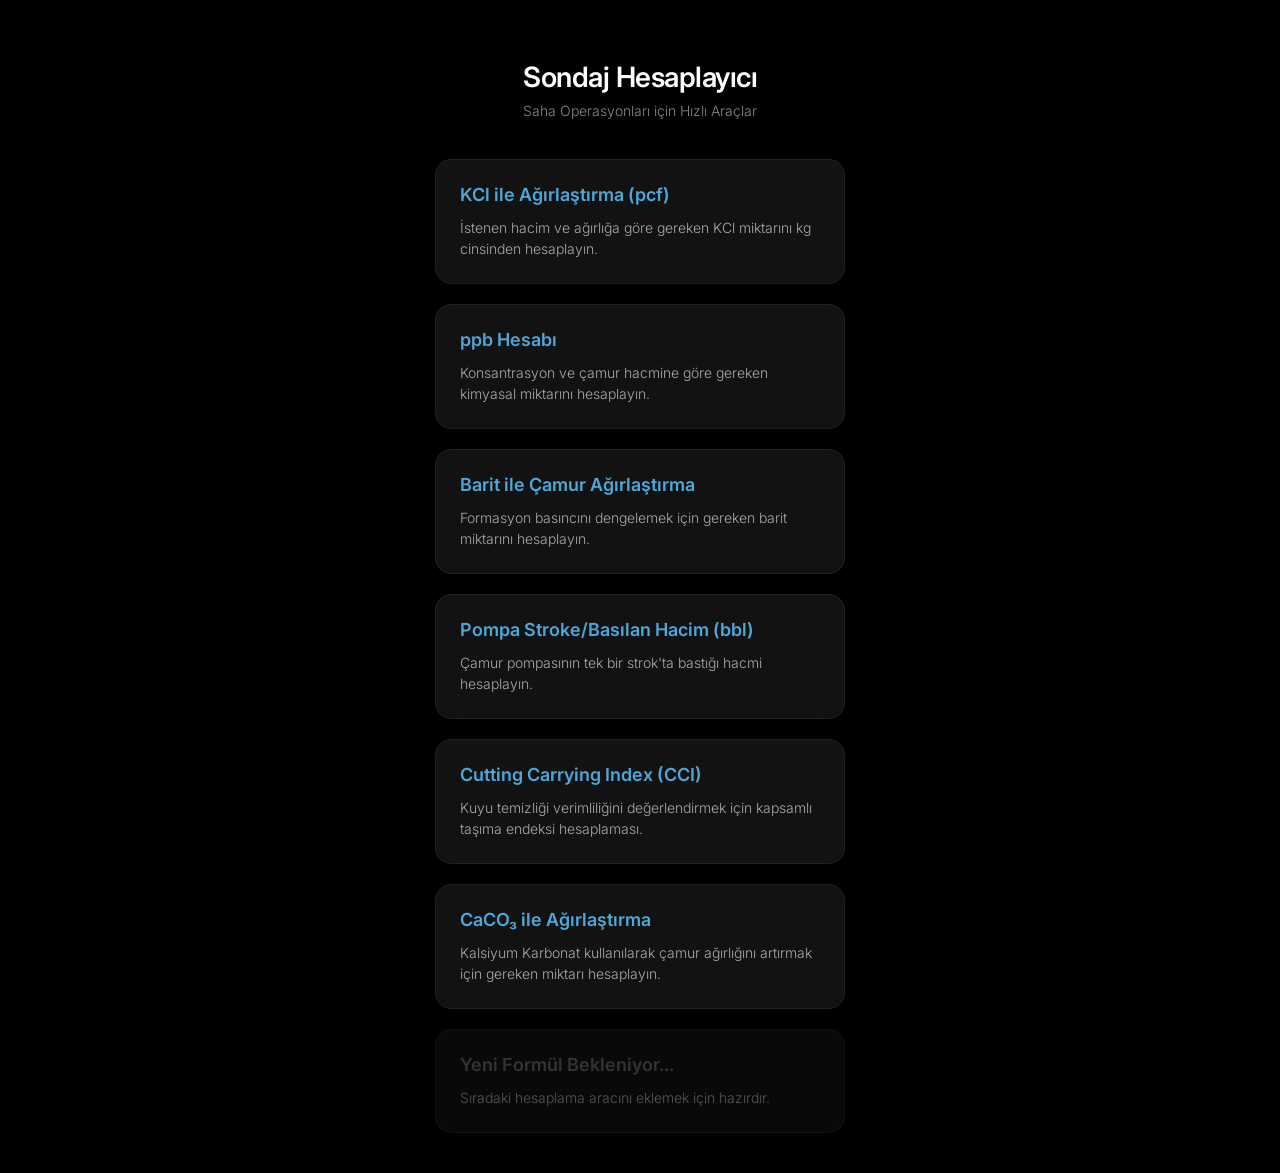
==== index.html @ 4e09e0b9 "Add files via upload" ====
<!DOCTYPE html>
<html lang="tr">
<head>
    <meta charset="UTF-8">
    <meta name="viewport" content="width=device-width, initial-scale=1.0, maximum-scale=1.0, user-scalable=no">
    <title>Sondaj Hesaplayıcı</title>
    
    <link href="https://fonts.googleapis.com/css2?family=Inter:wght@300;400;600&display=swap" rel="stylesheet">
    <link rel="stylesheet" href="style.css">
</head>
<body>
    <div class="container">
        
        <header>
            <h1>Sondaj Hesaplayıcı</h1>
            <p>Saha Operasyonları için Hızlı Araçlar</p>
        </header>

        <main>
            <!-- 1. Hesaplama Modülü -->
            <a href="kcl-hesaplama.html" class="menu-button">
                <h2>KCl ile Ağırlaştırma (pcf)</h2>
                <p>İstenen hacim ve ağırlığa göre gereken KCl miktarını kg cinsinden hesaplayın.</p>
            </a>

            <!-- 2. Hesaplama Modülü -->
            <a href="ppb-hesabi.html" class="menu-button">
                <h2>ppb Hesabı</h2>
                <p>Konsantrasyon ve çamur hacmine göre gereken kimyasal miktarını hesaplayın.</p>
            </a>

            <!-- 3. Hesaplama Modülü -->
            <a href="barit-hesaplama.html" class="menu-button">
                <h2>Barit ile Çamur Ağırlaştırma</h2>
                <p>Formasyon basıncını dengelemek için gereken barit miktarını hesaplayın.</p>
            </a>

            <!-- 4. Hesaplama Modülü -->
            <a href="pompa-hesaplama.html" class="menu-button">
                <h2>Pompa Stroke/Basılan Hacim (bbl)</h2>
                <p>Çamur pompasının tek bir strok'ta bastığı hacmi hesaplayın.</p>
            </a>

            <!-- 5. Hesaplama Modülü -->
            <a href="cci-hesaplama.html" class="menu-button">
                <h2>Cutting Carrying Index (CCI)</h2>
                <p>Kuyu temizliği verimliliğini değerlendirmek için kapsamlı taşıma endeksi hesaplaması.</p>
            </a>

            <!-- 6. Hesaplama Modülü (YENİ - CaCO3) -->
            <a href="caco3-hesaplama.html" class="menu-button">
                <h2>CaCO₃ ile Ağırlaştırma</h2>
                <p>Kalsiyum Karbonat kullanılarak çamur ağırlığını artırmak için gereken miktarı hesaplayın.</p>
            </a>
            
            <!-- 7. Hesaplama Modülü (Yer tutucu) -->
            <div class="menu-button disabled">
                <h2 style="color: #666666;">Yeni Formül Bekleniyor...</h2>
                <p>Sıradaki hesaplama aracını eklemek için hazırdır.</p>
            </div>
        </main>

    </div>
</body>
</html>
---- style.css ----
/* --- GENEL AYARLAR VE SİYAH TEMA --- */
* {
    box-sizing: border-box; /* Kutu boyutlarını ekran dışına taşırmaz */
    -webkit-tap-highlight-color: transparent; /* Mobilde butona basınca çıkan mavi parlamayı engeller */
}

body {
    background-color: #000000; /* Zifiri siyah arka plan */
    color: #E0E0E0; /* Göz yormayan gri metinler */
    font-family: 'Inter', sans-serif;
    margin: 0;
    padding: 0;
    display: flex;
    justify-content: center; /* Sayfayı ortalar */
    min-height: 100vh;
}

.container {
    width: 100%;
    max-width: 450px; /* Telefon ekranı hissi (Bilgisayarda bile dar görünür) */
    padding: 20px;
}

/* --- BAŞLIK BÖLÜMÜ --- */
header {
    text-align: center;
    margin-top: 40px;
    margin-bottom: 40px;
}

h1 {
    font-weight: 600;
    font-size: 28px;
    color: #FFFFFF;
    margin-bottom: 8px;
    letter-spacing: -0.5px;
}

header p {
    font-weight: 300;
    font-size: 14px;
    color: #888888;
    margin-top: 0;
}

/* --- ANA MENÜ BUTONLARI --- */
.menu-button {
    display: block;
    background-color: #121212; /* Koyu antrasit */
    border: 1px solid #222222; /* Çok ince sınır çizgisi */
    border-radius: 16px;
    padding: 24px;
    margin-bottom: 20px;
    text-decoration: none; /* Link alt çizgisini kaldırır */
    box-shadow: 0 10px 30px rgba(0, 0, 0, 0.5); /* Hafif derinlik */
    transition: transform 0.1s ease, border-color 0.2s ease;
}

.menu-button h2 {
    font-size: 18px;
    font-weight: 600;
    color: #4DA8DA; /* Modern mavi vurgu */
    margin-top: 0;
    margin-bottom: 12px;
}

.menu-button p {
    font-size: 14px;
    font-weight: 300;
    line-height: 1.5;
    color: #AAAAAA;
    margin: 0;
}

.menu-button:active {
    transform: scale(0.97); /* Dokunulduğunda hafifçe içe çökme efekti */
    border-color: #4DA8DA;
}

.disabled {
    opacity: 0.5;
    pointer-events: none; /* Tıklanamaz yapar */
}

/* --- HESAPLAMA SAYFALARI (ALT SAYFALAR) İÇİN STİLLER --- */

.info-box {
    background-color: rgba(77, 168, 218, 0.1);
    border-left: 4px solid #4DA8DA;
    padding: 16px;
    border-radius: 0 8px 8px 0;
    margin-bottom: 24px;
    font-size: 13px;
    line-height: 1.5;
    color: #CCCCCC;
}

.card {
    background-color: #121212;
    border: 1px solid #222222;
    border-radius: 16px;
    padding: 24px;
    box-shadow: 0 10px 30px rgba(0, 0, 0, 0.5);
}

.input-group {
    margin-bottom: 20px;
}

.input-group label {
    display: block;
    font-size: 14px;
    color: #AAAAAA;
    margin-bottom: 8px;
}

.input-group input {
    width: 100%;
    padding: 16px;
    background-color: #1A1A1A;
    border: 1px solid #333333;
    border-radius: 12px;
    color: #FFFFFF;
    font-size: 16px; /* 16px telefon klavyesinde otomatik yakınlaştırmayı önler */
    font-family: 'Inter', sans-serif;
}

.input-group input:focus {
    outline: none;
    border-color: #4DA8DA;
}

.calc-btn {
    width: 100%;
    padding: 16px;
    background-color: #4DA8DA;
    color: #000000;
    border: none;
    border-radius: 12px;
    font-size: 16px;
    font-weight: 600;
    cursor: pointer;
    margin-top: 10px;
    font-family: 'Inter', sans-serif;
    transition: background-color 0.2s;
}

.calc-btn:active {
    background-color: #3b8bb8;
}

.result-box {
    margin-top: 24px;
    padding: 20px;
    background-color: #0A0A0A;
    border: 1px dashed #4DA8DA;
    border-radius: 12px;
    text-align: center;
}

.result-box span {
    display: block;
    font-size: 26px;
    font-weight: 600;
    color: #4DA8DA;
    margin-top: 8px;
}
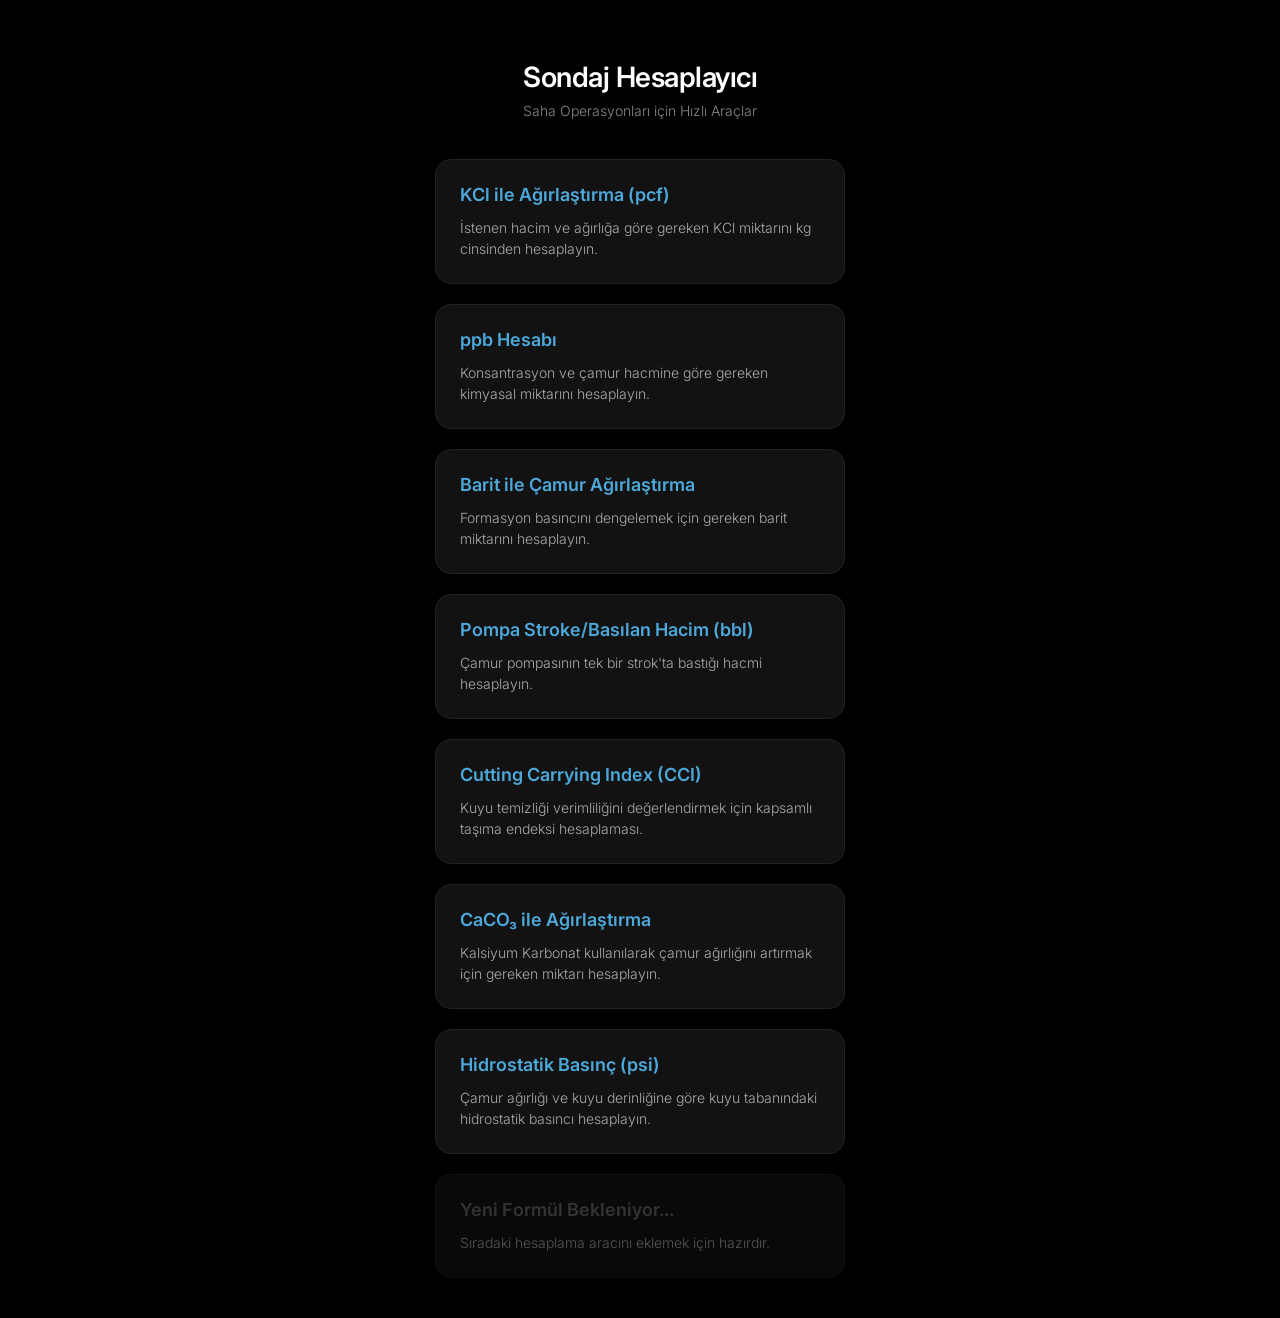
==== commit 177439fb: "Update calculation module section in index.html" ====
--- a/index.html
+++ b/index.html
@@ -47,13 +47,19 @@
                 <p>Kuyu temizliği verimliliğini değerlendirmek için kapsamlı taşıma endeksi hesaplaması.</p>
             </a>
 
-            <!-- 6. Hesaplama Modülü (YENİ - CaCO3) -->
+            <!-- 6. Hesaplama Modülü -->
             <a href="caco3-hesaplama.html" class="menu-button">
                 <h2>CaCO₃ ile Ağırlaştırma</h2>
                 <p>Kalsiyum Karbonat kullanılarak çamur ağırlığını artırmak için gereken miktarı hesaplayın.</p>
             </a>
+
+            <!-- 7. Hesaplama Modülü (YENİ - Hidrostatik Basınç) -->
+            <a href="hp-hesaplama.html" class="menu-button">
+                <h2>Hidrostatik Basınç (psi)</h2>
+                <p>Çamur ağırlığı ve kuyu derinliğine göre kuyu tabanındaki hidrostatik basıncı hesaplayın.</p>
+            </a>
             
-            <!-- 7. Hesaplama Modülü (Yer tutucu) -->
+            <!-- 8. Hesaplama Modülü (Yer tutucu) -->
             <div class="menu-button disabled">
                 <h2 style="color: #666666;">Yeni Formül Bekleniyor...</h2>
                 <p>Sıradaki hesaplama aracını eklemek için hazırdır.</p>
--- a/style.css
+++ b/style.css
@@ -165,3 +165,31 @@
     color: #4DA8DA;
     margin-top: 8px;
 }
+/* --- MANUEL HESAPLAMA FORMÜL KUTUSU --- */
+.formula-box {
+    background-color: #0A0A0A;
+    border: 1px solid #333333;
+    border-radius: 8px;
+    padding: 16px;
+    margin-bottom: 24px;
+    font-size: 13px;
+    line-height: 1.6;
+    color: #BBBBBB;
+}
+.formula-box strong {
+    color: #E0E0E0;
+    font-size: 14px;
+}
+.formula-box .formula {
+    display: block;
+    background-color: #121212;
+    border: 1px dashed #4DA8DA;
+    color: #4DA8DA;
+    padding: 10px;
+    margin: 12px 0;
+    border-radius: 6px;
+    text-align: center;
+    font-weight: 600;
+    font-size: 14px;
+    letter-spacing: 0.5px;
+}
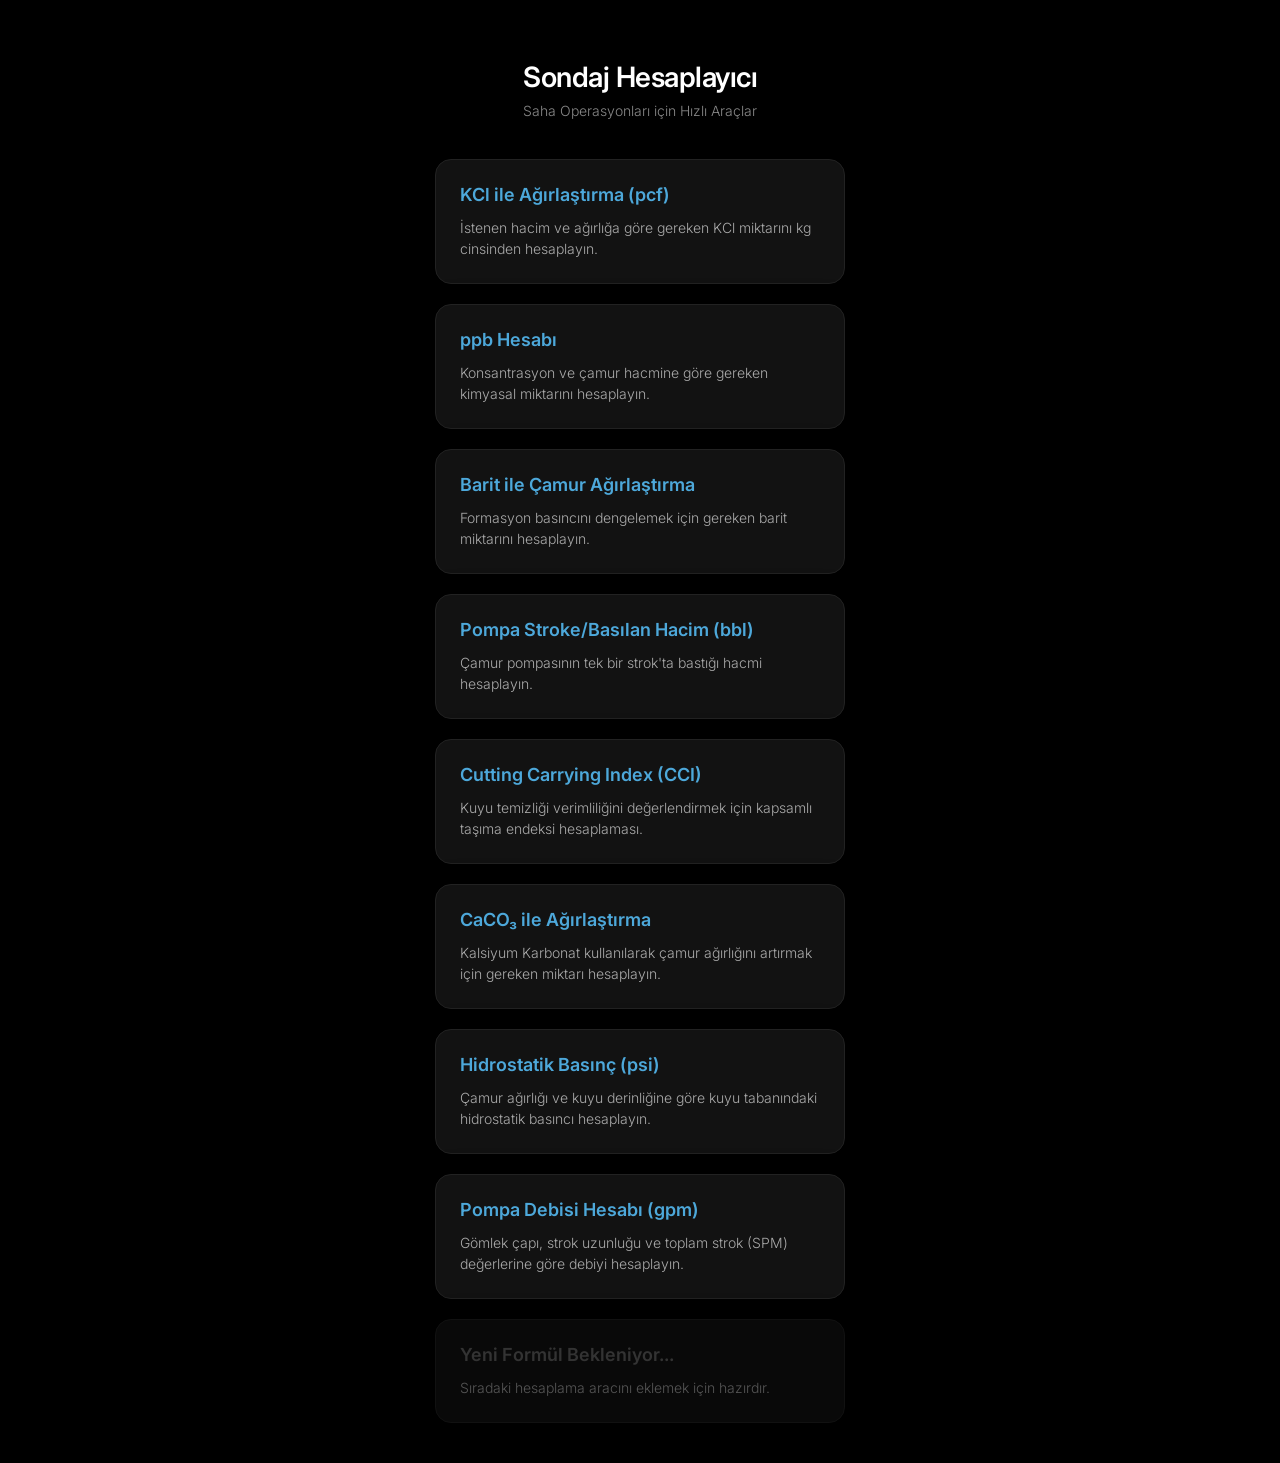
==== commit 4c640ffa: "Update index.html" ====
--- a/index.html
+++ b/index.html
@@ -53,13 +53,19 @@
                 <p>Kalsiyum Karbonat kullanılarak çamur ağırlığını artırmak için gereken miktarı hesaplayın.</p>
             </a>
 
-            <!-- 7. Hesaplama Modülü (YENİ - Hidrostatik Basınç) -->
+            <!-- 7. Hesaplama Modülü -->
             <a href="hp-hesaplama.html" class="menu-button">
                 <h2>Hidrostatik Basınç (psi)</h2>
                 <p>Çamur ağırlığı ve kuyu derinliğine göre kuyu tabanındaki hidrostatik basıncı hesaplayın.</p>
             </a>
+
+            <!-- 8. Hesaplama Modülü (YENİ - Pompa Debisi GPM) -->
+            <a href="debi-hesaplama.html" class="menu-button">
+                <h2>Pompa Debisi Hesabı (gpm)</h2>
+                <p>Gömlek çapı, strok uzunluğu ve toplam strok (SPM) değerlerine göre debiyi hesaplayın.</p>
+            </a>
             
-            <!-- 8. Hesaplama Modülü (Yer tutucu) -->
+            <!-- 9. Hesaplama Modülü (Yer tutucu) -->
             <div class="menu-button disabled">
                 <h2 style="color: #666666;">Yeni Formül Bekleniyor...</h2>
                 <p>Sıradaki hesaplama aracını eklemek için hazırdır.</p>
--- a/style.css
+++ b/style.css
@@ -13,12 +13,14 @@
     display: flex;
     justify-content: center; /* Sayfayı ortalar */
     min-height: 100vh;
+    overflow-x: hidden; /* DİKKAT: Yatay kaydırmayı kesin olarak engeller! */
 }
 
 .container {
     width: 100%;
     max-width: 450px; /* Telefon ekranı hissi (Bilgisayarda bile dar görünür) */
     padding: 20px;
+    margin: 0 auto; /* Konteyneri her koşulda ortalar */
 }
 
 /* --- BAŞLIK BÖLÜMÜ --- */
@@ -54,6 +56,7 @@
     text-decoration: none; /* Link alt çizgisini kaldırır */
     box-shadow: 0 10px 30px rgba(0, 0, 0, 0.5); /* Hafif derinlik */
     transition: transform 0.1s ease, border-color 0.2s ease;
+    width: 100%; /* Butonların konteyner dışına taşmasını önler */
 }
 
 .menu-button h2 {
@@ -93,6 +96,7 @@
     font-size: 13px;
     line-height: 1.5;
     color: #CCCCCC;
+    width: 100%;
 }
 
 .card {
@@ -101,10 +105,13 @@
     border-radius: 16px;
     padding: 24px;
     box-shadow: 0 10px 30px rgba(0, 0, 0, 0.5);
+    width: 100%;
+    margin-bottom: 24px; /* Kartlar arasına boşluk ekledik */
 }
 
 .input-group {
     margin-bottom: 20px;
+    width: 100%;
 }
 
 .input-group label {
@@ -115,7 +122,7 @@
 }
 
 .input-group input {
-    width: 100%;
+    width: 100%; /* Inputların ekran genişliğini aşmasını önler */
     padding: 16px;
     background-color: #1A1A1A;
     border: 1px solid #333333;
@@ -123,6 +130,7 @@
     color: #FFFFFF;
     font-size: 16px; /* 16px telefon klavyesinde otomatik yakınlaştırmayı önler */
     font-family: 'Inter', sans-serif;
+    box-sizing: border-box; /* Padding dahil %100 genişlik */
 }
 
 .input-group input:focus {
@@ -143,6 +151,7 @@
     margin-top: 10px;
     font-family: 'Inter', sans-serif;
     transition: background-color 0.2s;
+    box-sizing: border-box;
 }
 
 .calc-btn:active {
@@ -156,6 +165,9 @@
     border: 1px dashed #4DA8DA;
     border-radius: 12px;
     text-align: center;
+    width: 100%;
+    box-sizing: border-box;
+    word-wrap: break-word; /* Uzun metinlerin kutuyu taşırmasını engeller */
 }
 
 .result-box span {
@@ -165,6 +177,7 @@
     color: #4DA8DA;
     margin-top: 8px;
 }
+
 /* --- MANUEL HESAPLAMA FORMÜL KUTUSU --- */
 .formula-box {
     background-color: #0A0A0A;
@@ -175,11 +188,15 @@
     font-size: 13px;
     line-height: 1.6;
     color: #BBBBBB;
-}
+    width: 100%;
+    box-sizing: border-box;
+}
+
 .formula-box strong {
     color: #E0E0E0;
     font-size: 14px;
 }
+
 .formula-box .formula {
     display: block;
     background-color: #121212;
@@ -192,4 +209,5 @@
     font-weight: 600;
     font-size: 14px;
     letter-spacing: 0.5px;
-}
+    word-wrap: break-word; /* Uzun formüllerin kutuyu taşırmasını engeller */
+}
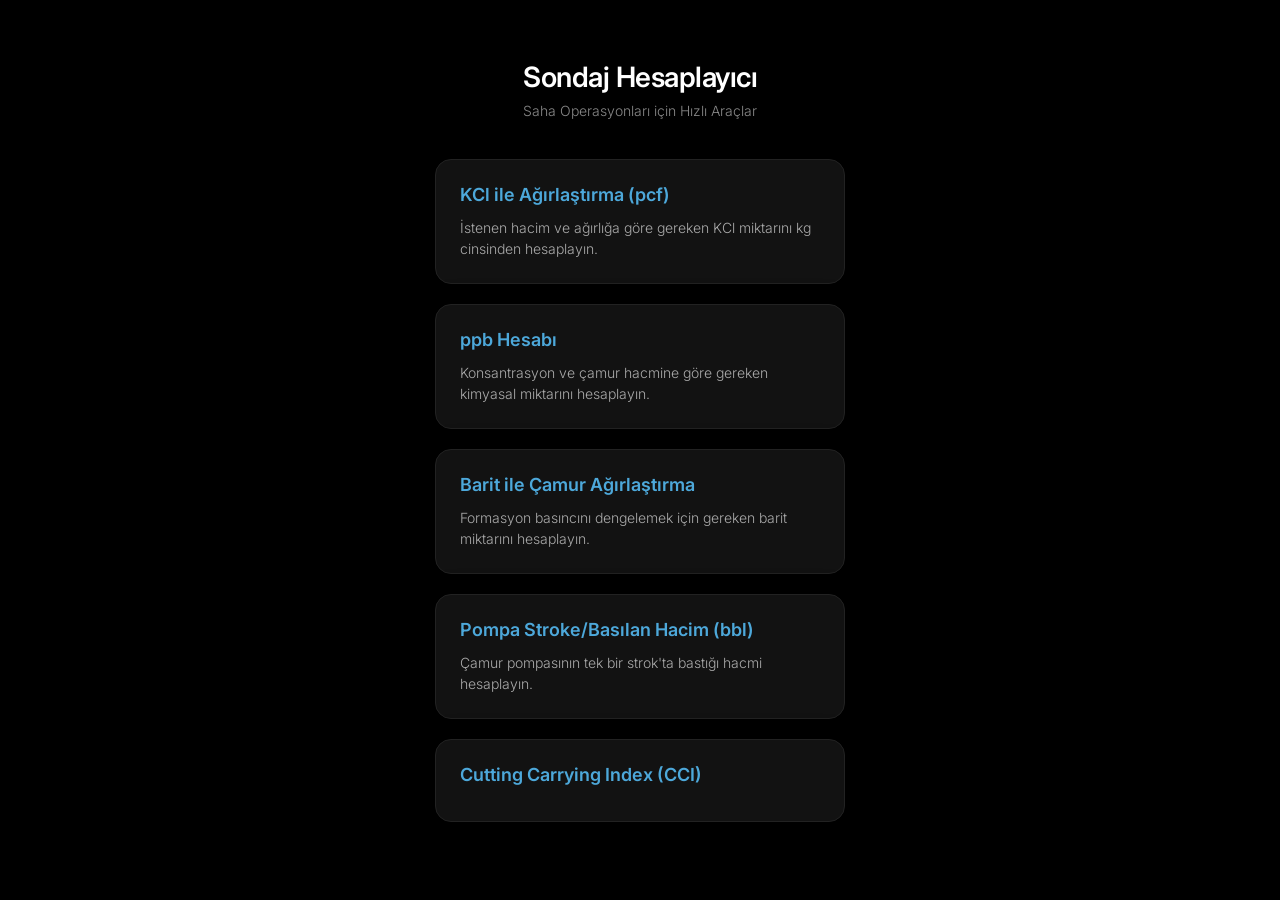
==== commit 0741c1be: "Remove calculation modules from index.html Removed multiple calculation modules and their descriptio" ====
--- a/index.html
+++ b/index.html
@@ -44,34 +44,4 @@
             <!-- 5. Hesaplama Modülü -->
             <a href="cci-hesaplama.html" class="menu-button">
                 <h2>Cutting Carrying Index (CCI)</h2>
-                <p>Kuyu temizliği verimliliğini değerlendirmek için kapsamlı taşıma endeksi hesaplaması.</p>
-            </a>
-
-            <!-- 6. Hesaplama Modülü -->
-            <a href="caco3-hesaplama.html" class="menu-button">
-                <h2>CaCO₃ ile Ağırlaştırma</h2>
-                <p>Kalsiyum Karbonat kullanılarak çamur ağırlığını artırmak için gereken miktarı hesaplayın.</p>
-            </a>
-
-            <!-- 7. Hesaplama Modülü -->
-            <a href="hp-hesaplama.html" class="menu-button">
-                <h2>Hidrostatik Basınç (psi)</h2>
-                <p>Çamur ağırlığı ve kuyu derinliğine göre kuyu tabanındaki hidrostatik basıncı hesaplayın.</p>
-            </a>
-
-            <!-- 8. Hesaplama Modülü (YENİ - Pompa Debisi GPM) -->
-            <a href="debi-hesaplama.html" class="menu-button">
-                <h2>Pompa Debisi Hesabı (gpm)</h2>
-                <p>Gömlek çapı, strok uzunluğu ve toplam strok (SPM) değerlerine göre debiyi hesaplayın.</p>
-            </a>
-            
-            <!-- 9. Hesaplama Modülü (Yer tutucu) -->
-            <div class="menu-button disabled">
-                <h2 style="color: #666666;">Yeni Formül Bekleniyor...</h2>
-                <p>Sıradaki hesaplama aracını eklemek için hazırdır.</p>
-            </div>
-        </main>
-
-    </div>
-</body>
-</html>
+                <p>
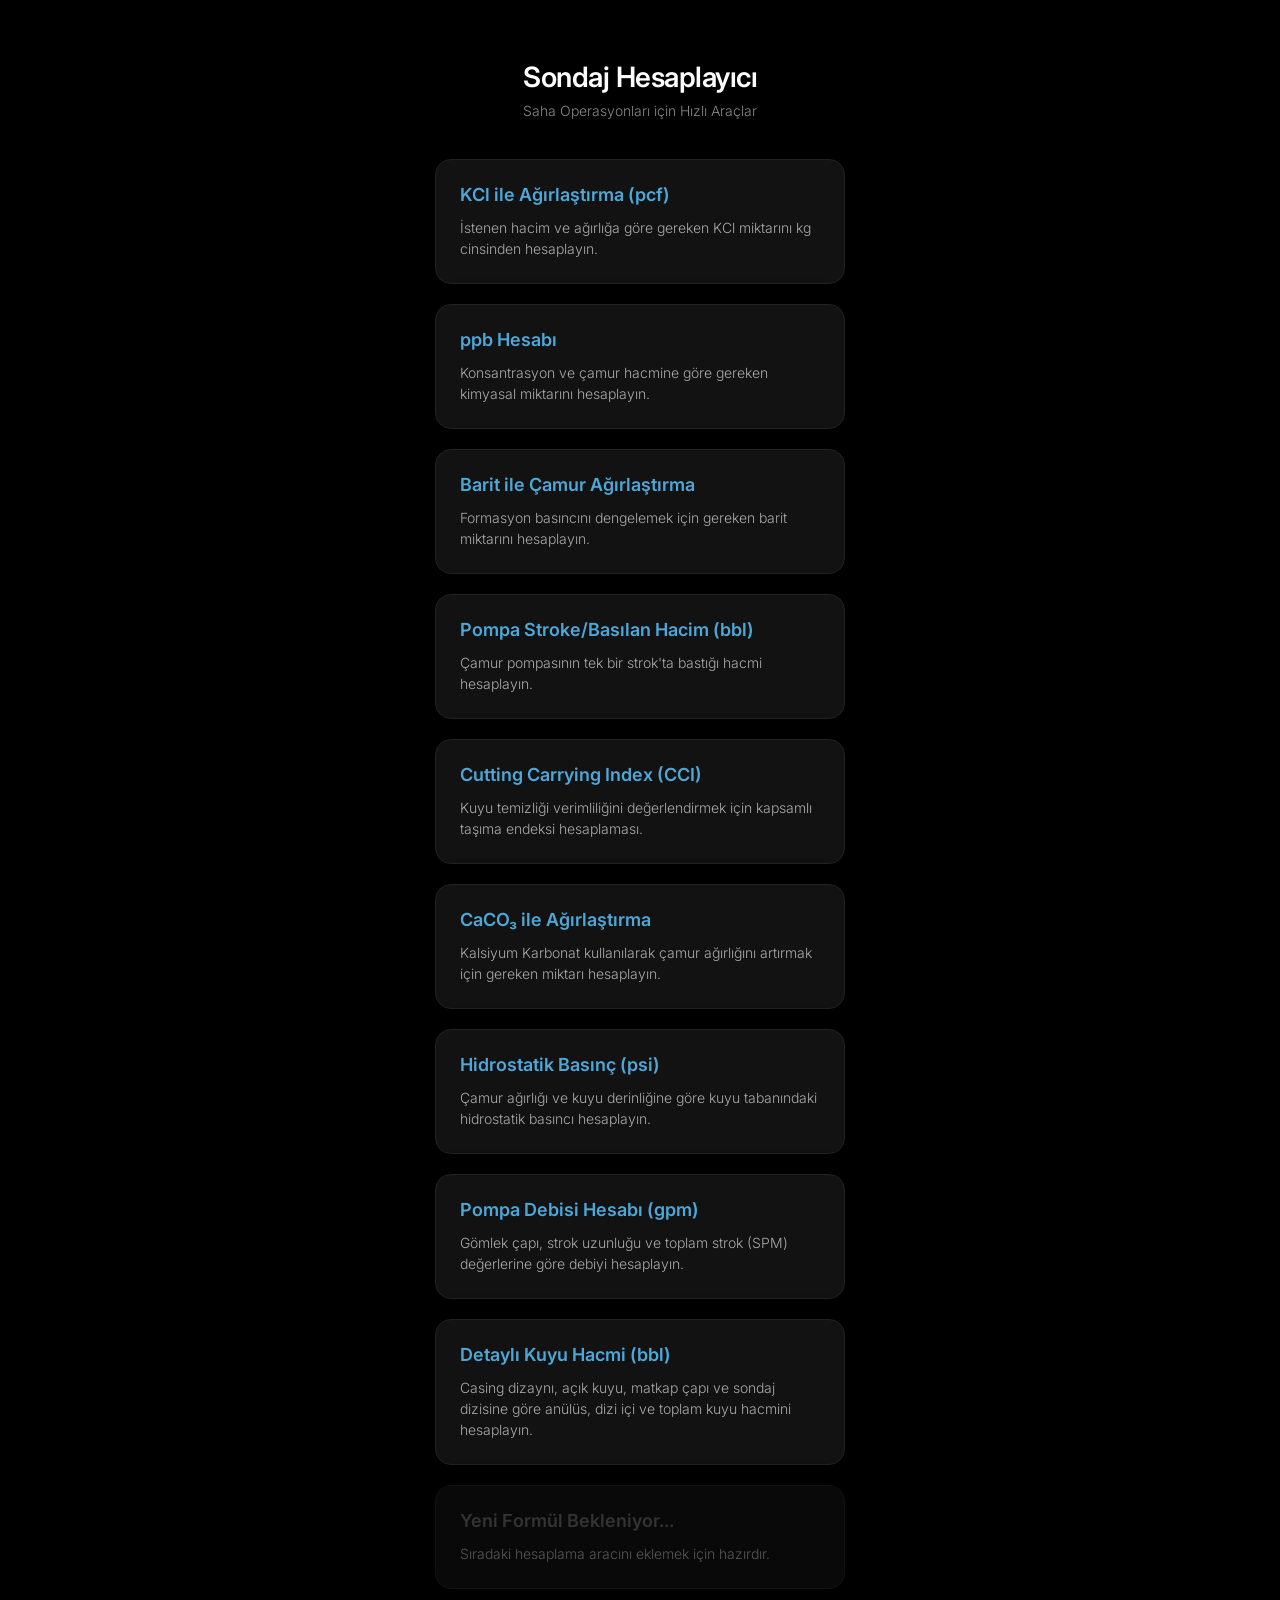
==== commit 0f2720b6: "Add calculation modules and update placeholders" ====
--- a/index.html
+++ b/index.html
@@ -44,4 +44,40 @@
             <!-- 5. Hesaplama Modülü -->
             <a href="cci-hesaplama.html" class="menu-button">
                 <h2>Cutting Carrying Index (CCI)</h2>
-                <p>
+                <p>Kuyu temizliği verimliliğini değerlendirmek için kapsamlı taşıma endeksi hesaplaması.</p>
+            </a>
+
+            <!-- 6. Hesaplama Modülü -->
+            <a href="caco3-hesaplama.html" class="menu-button">
+                <h2>CaCO₃ ile Ağırlaştırma</h2>
+                <p>Kalsiyum Karbonat kullanılarak çamur ağırlığını artırmak için gereken miktarı hesaplayın.</p>
+            </a>
+
+            <!-- 7. Hesaplama Modülü -->
+            <a href="hp-hesaplama.html" class="menu-button">
+                <h2>Hidrostatik Basınç (psi)</h2>
+                <p>Çamur ağırlığı ve kuyu derinliğine göre kuyu tabanındaki hidrostatik basıncı hesaplayın.</p>
+            </a>
+
+            <!-- 8. Hesaplama Modülü -->
+            <a href="debi-hesaplama.html" class="menu-button">
+                <h2>Pompa Debisi Hesabı (gpm)</h2>
+                <p>Gömlek çapı, strok uzunluğu ve toplam strok (SPM) değerlerine göre debiyi hesaplayın.</p>
+            </a>
+
+            <!-- 9. Hesaplama Modülü -->
+            <a href="kuyu-hacmi.html" class="menu-button">
+                <h2>Detaylı Kuyu Hacmi (bbl)</h2>
+                <p>Casing dizaynı, açık kuyu, matkap çapı ve sondaj dizisine göre anülüs, dizi içi ve toplam kuyu hacmini hesaplayın.</p>
+            </a>
+            
+            <!-- 10. Hesaplama Modülü (Yer tutucu) -->
+            <div class="menu-button disabled">
+                <h2 style="color: #666666;">Yeni Formül Bekleniyor...</h2>
+                <p>Sıradaki hesaplama aracını eklemek için hazırdır.</p>
+            </div>
+        </main>
+
+    </div>
+</body>
+</html>
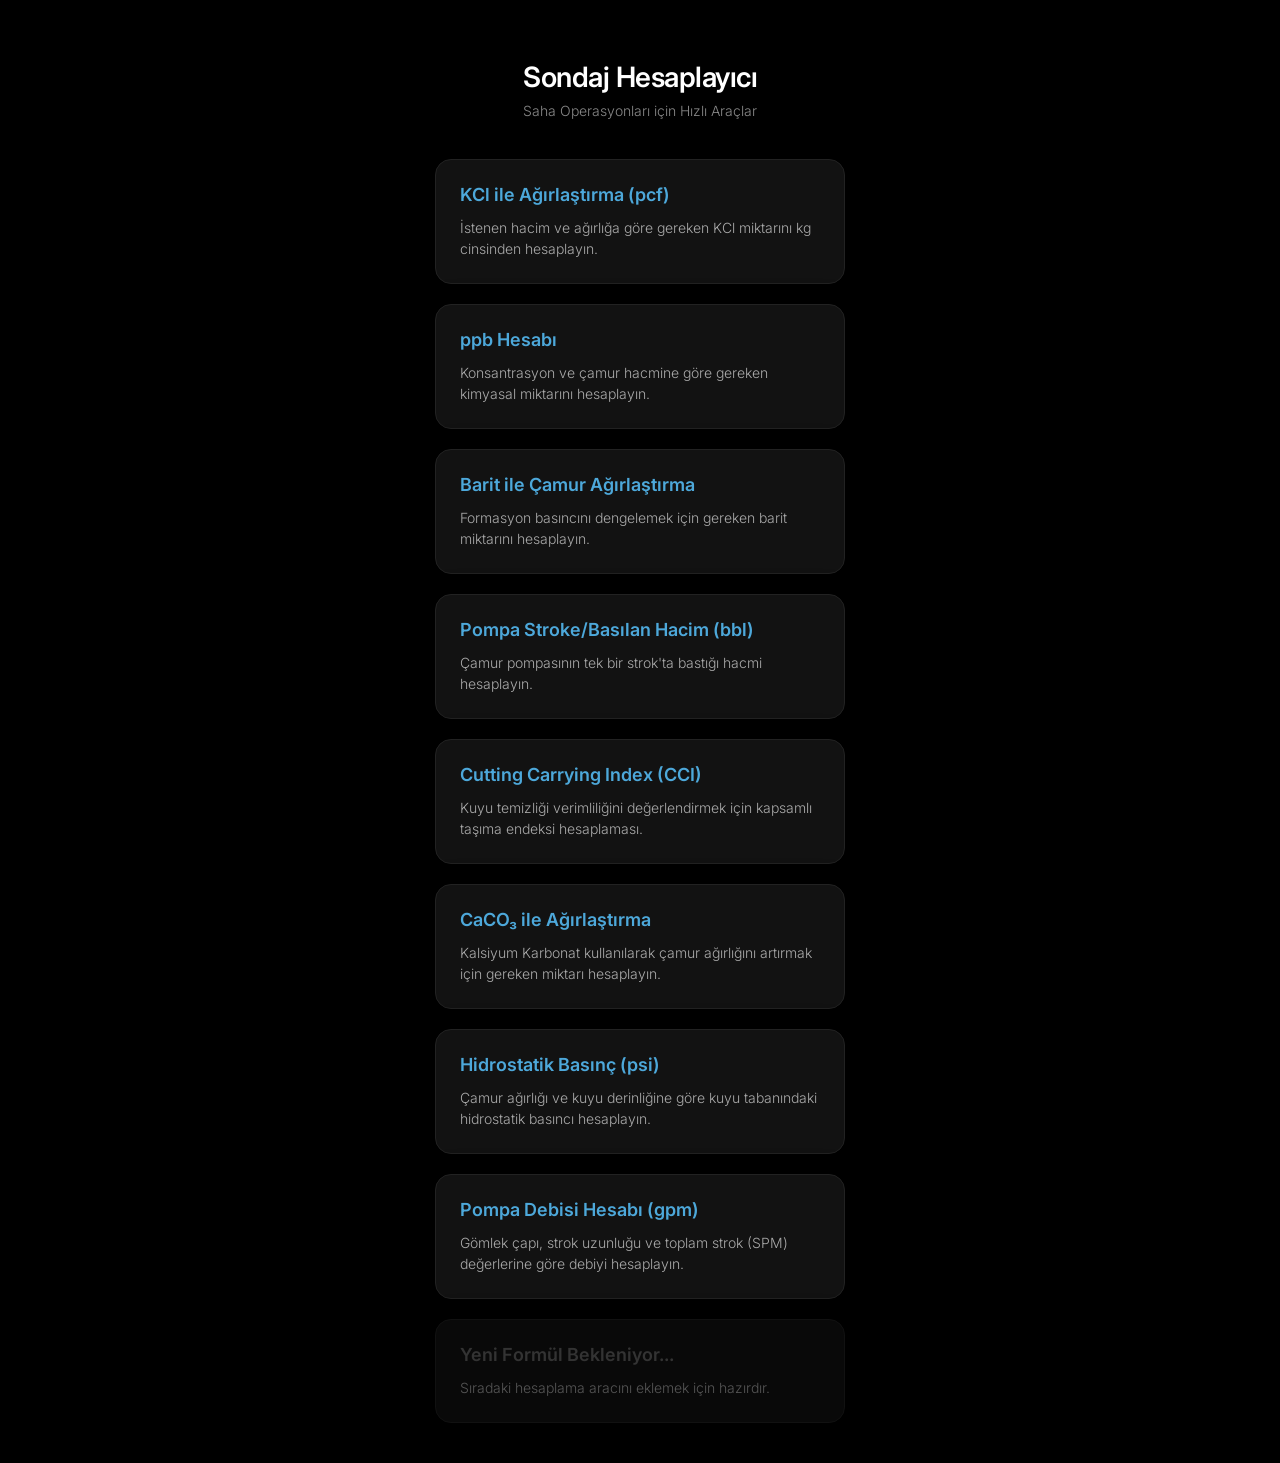
==== commit cd0c58ca: "Update calculation module comments in index.html" ====
--- a/index.html
+++ b/index.html
@@ -59,19 +59,13 @@
                 <p>Çamur ağırlığı ve kuyu derinliğine göre kuyu tabanındaki hidrostatik basıncı hesaplayın.</p>
             </a>
 
-            <!-- 8. Hesaplama Modülü -->
+            <!-- 8. Hesaplama Modülü (YENİ - Pompa Debisi GPM) -->
             <a href="debi-hesaplama.html" class="menu-button">
                 <h2>Pompa Debisi Hesabı (gpm)</h2>
                 <p>Gömlek çapı, strok uzunluğu ve toplam strok (SPM) değerlerine göre debiyi hesaplayın.</p>
             </a>
-
-            <!-- 9. Hesaplama Modülü -->
-            <a href="kuyu-hacmi.html" class="menu-button">
-                <h2>Detaylı Kuyu Hacmi (bbl)</h2>
-                <p>Casing dizaynı, açık kuyu, matkap çapı ve sondaj dizisine göre anülüs, dizi içi ve toplam kuyu hacmini hesaplayın.</p>
-            </a>
             
-            <!-- 10. Hesaplama Modülü (Yer tutucu) -->
+            <!-- 9. Hesaplama Modülü (Yer tutucu) -->
             <div class="menu-button disabled">
                 <h2 style="color: #666666;">Yeni Formül Bekleniyor...</h2>
                 <p>Sıradaki hesaplama aracını eklemek için hazırdır.</p>
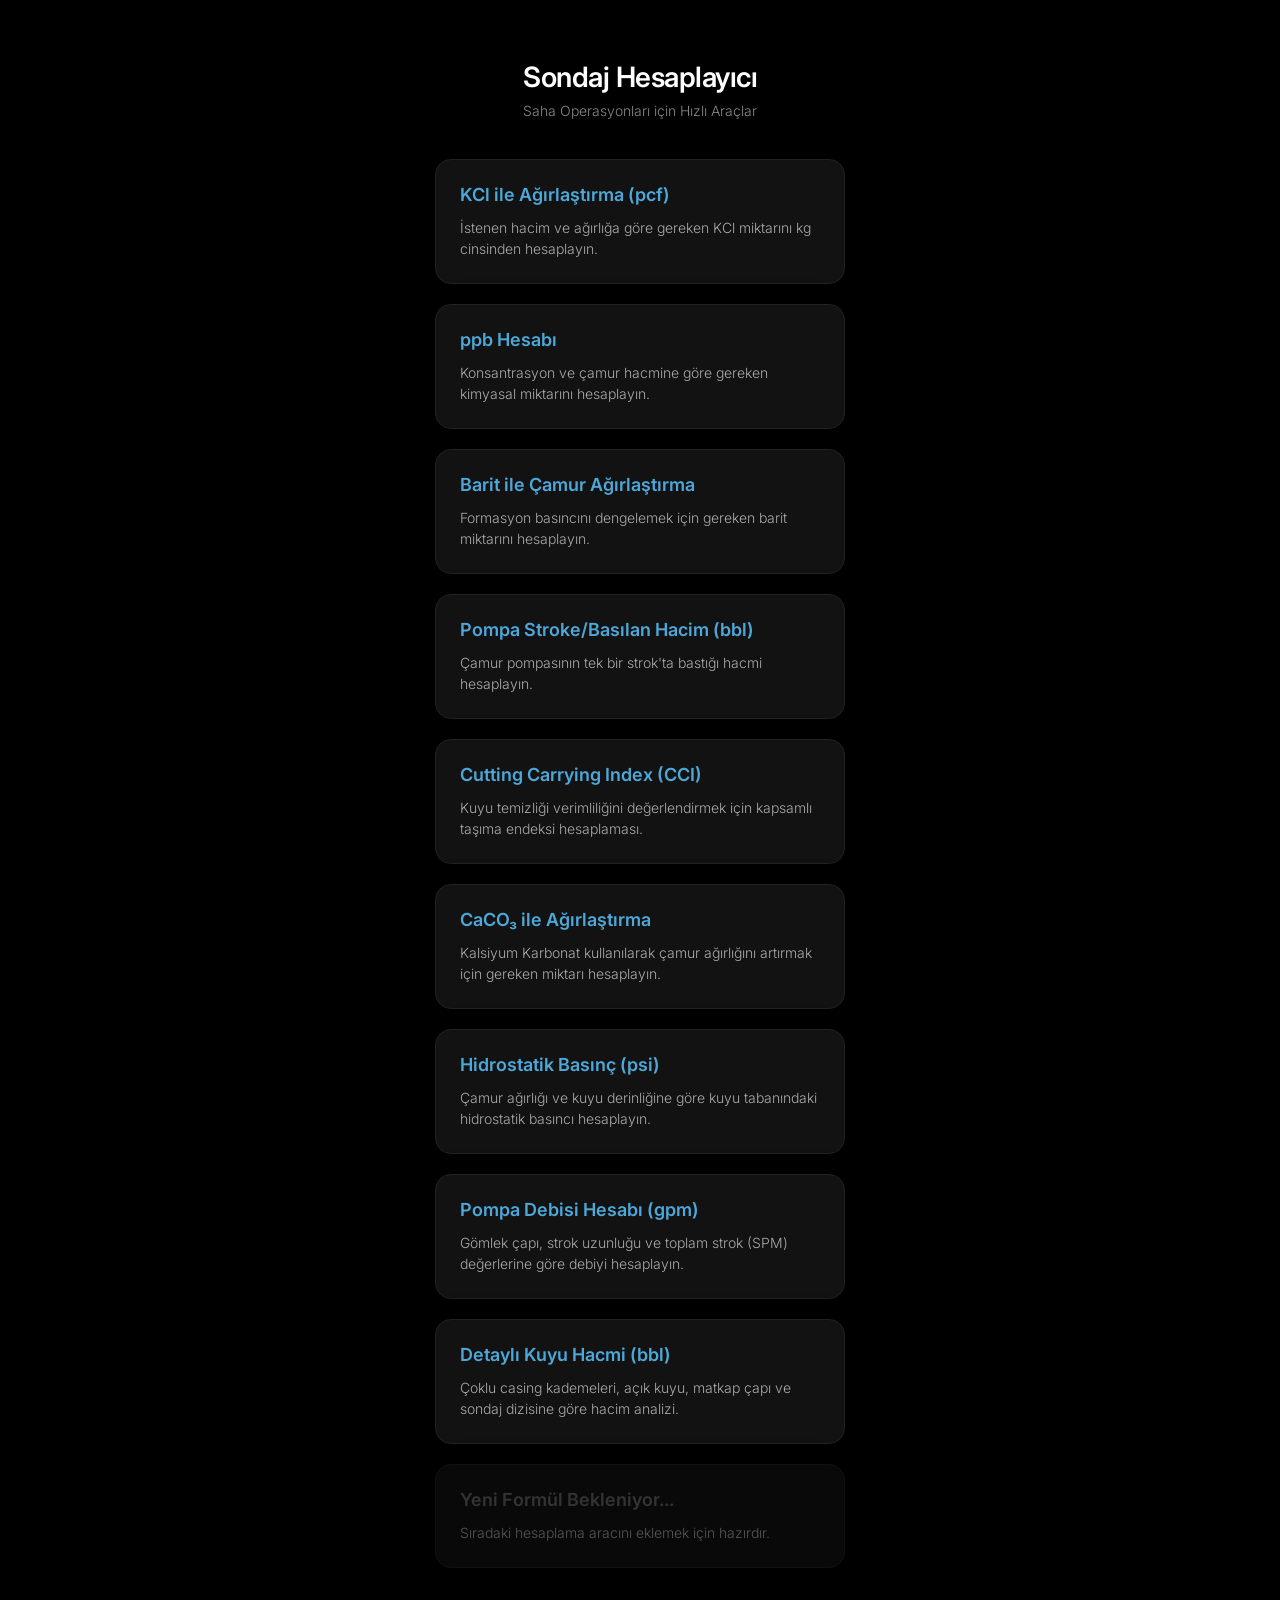
==== commit 4c922b0a: "Update calculation module comments in index.html" ====
--- a/index.html
+++ b/index.html
@@ -59,13 +59,19 @@
                 <p>Çamur ağırlığı ve kuyu derinliğine göre kuyu tabanındaki hidrostatik basıncı hesaplayın.</p>
             </a>
 
-            <!-- 8. Hesaplama Modülü (YENİ - Pompa Debisi GPM) -->
+            <!-- 8. Hesaplama Modülü -->
             <a href="debi-hesaplama.html" class="menu-button">
                 <h2>Pompa Debisi Hesabı (gpm)</h2>
                 <p>Gömlek çapı, strok uzunluğu ve toplam strok (SPM) değerlerine göre debiyi hesaplayın.</p>
             </a>
+
+            <!-- 9. Hesaplama Modülü -->
+            <a href="kuyu-hacmi.html" class="menu-button">
+                <h2>Detaylı Kuyu Hacmi (bbl)</h2>
+                <p>Çoklu casing kademeleri, açık kuyu, matkap çapı ve sondaj dizisine göre hacim analizi.</p>
+            </a>
             
-            <!-- 9. Hesaplama Modülü (Yer tutucu) -->
+            <!-- 10. Hesaplama Modülü (Yer tutucu) -->
             <div class="menu-button disabled">
                 <h2 style="color: #666666;">Yeni Formül Bekleniyor...</h2>
                 <p>Sıradaki hesaplama aracını eklemek için hazırdır.</p>
